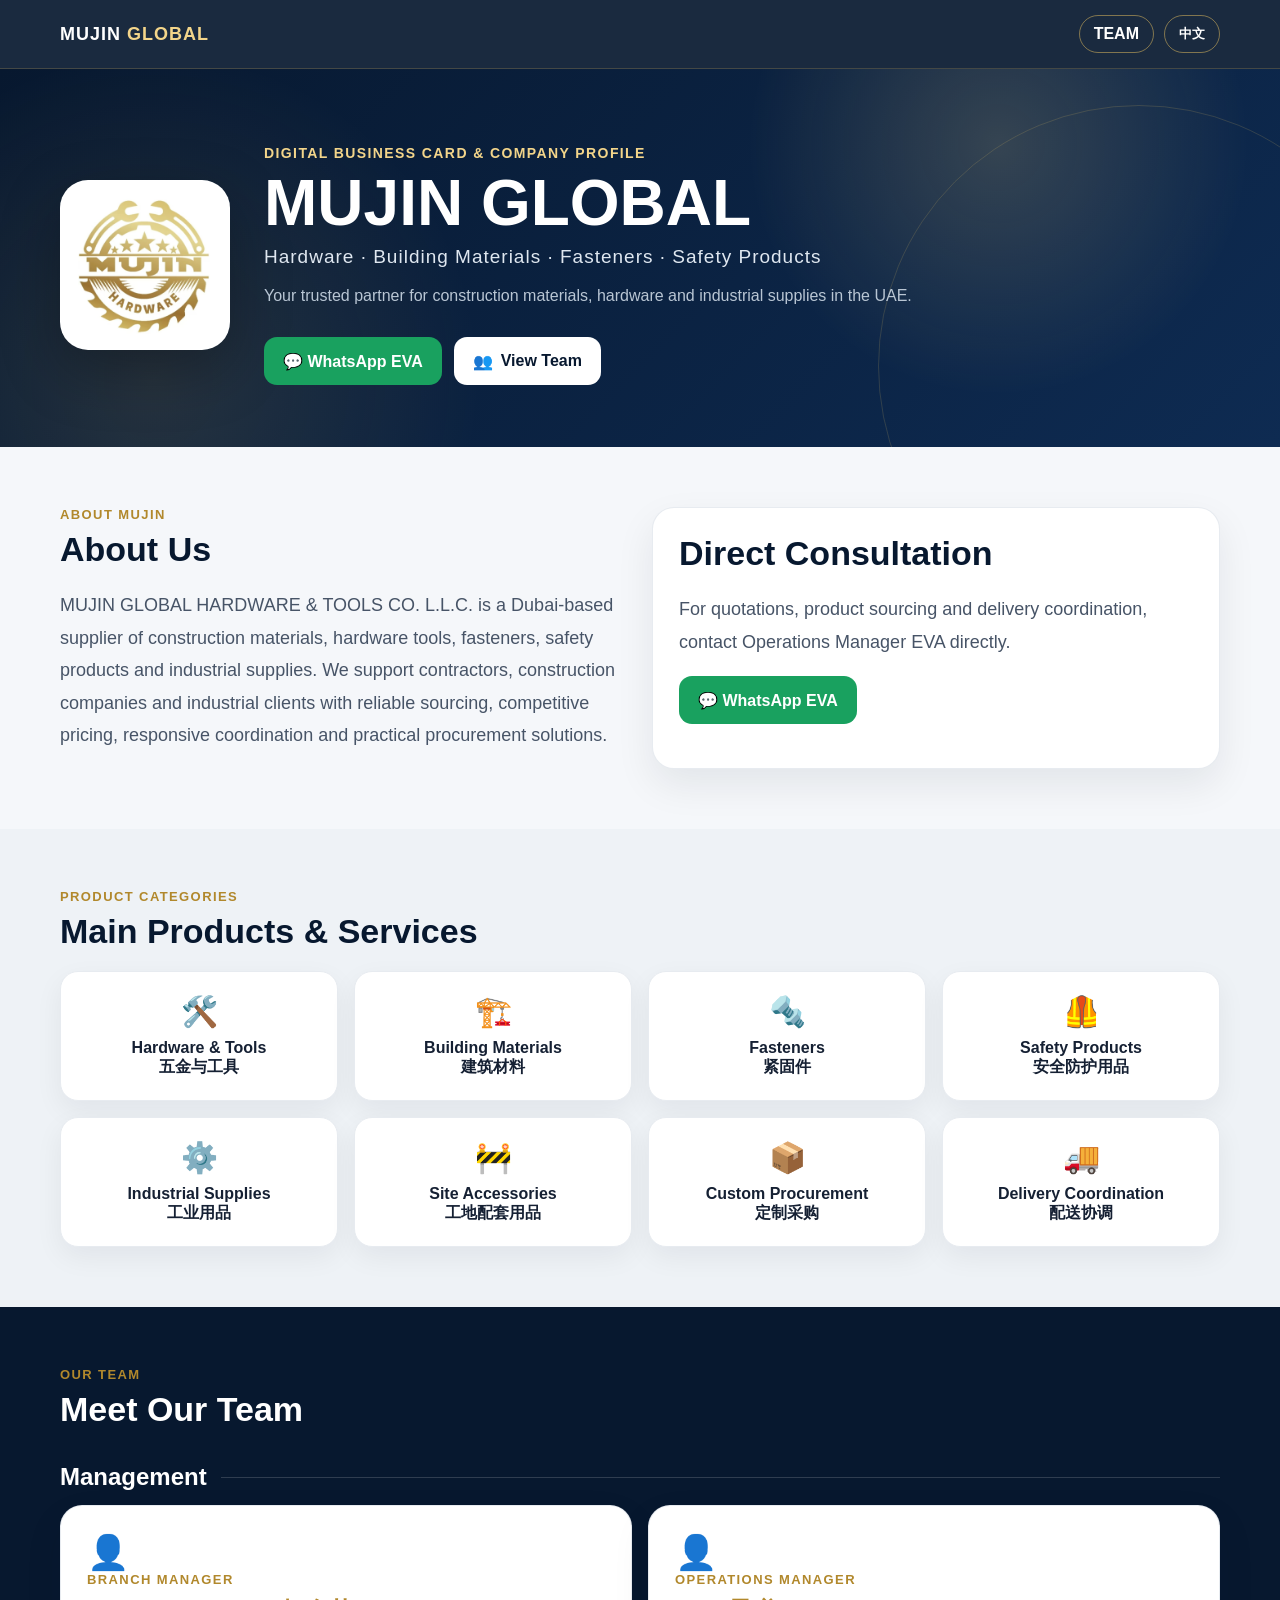
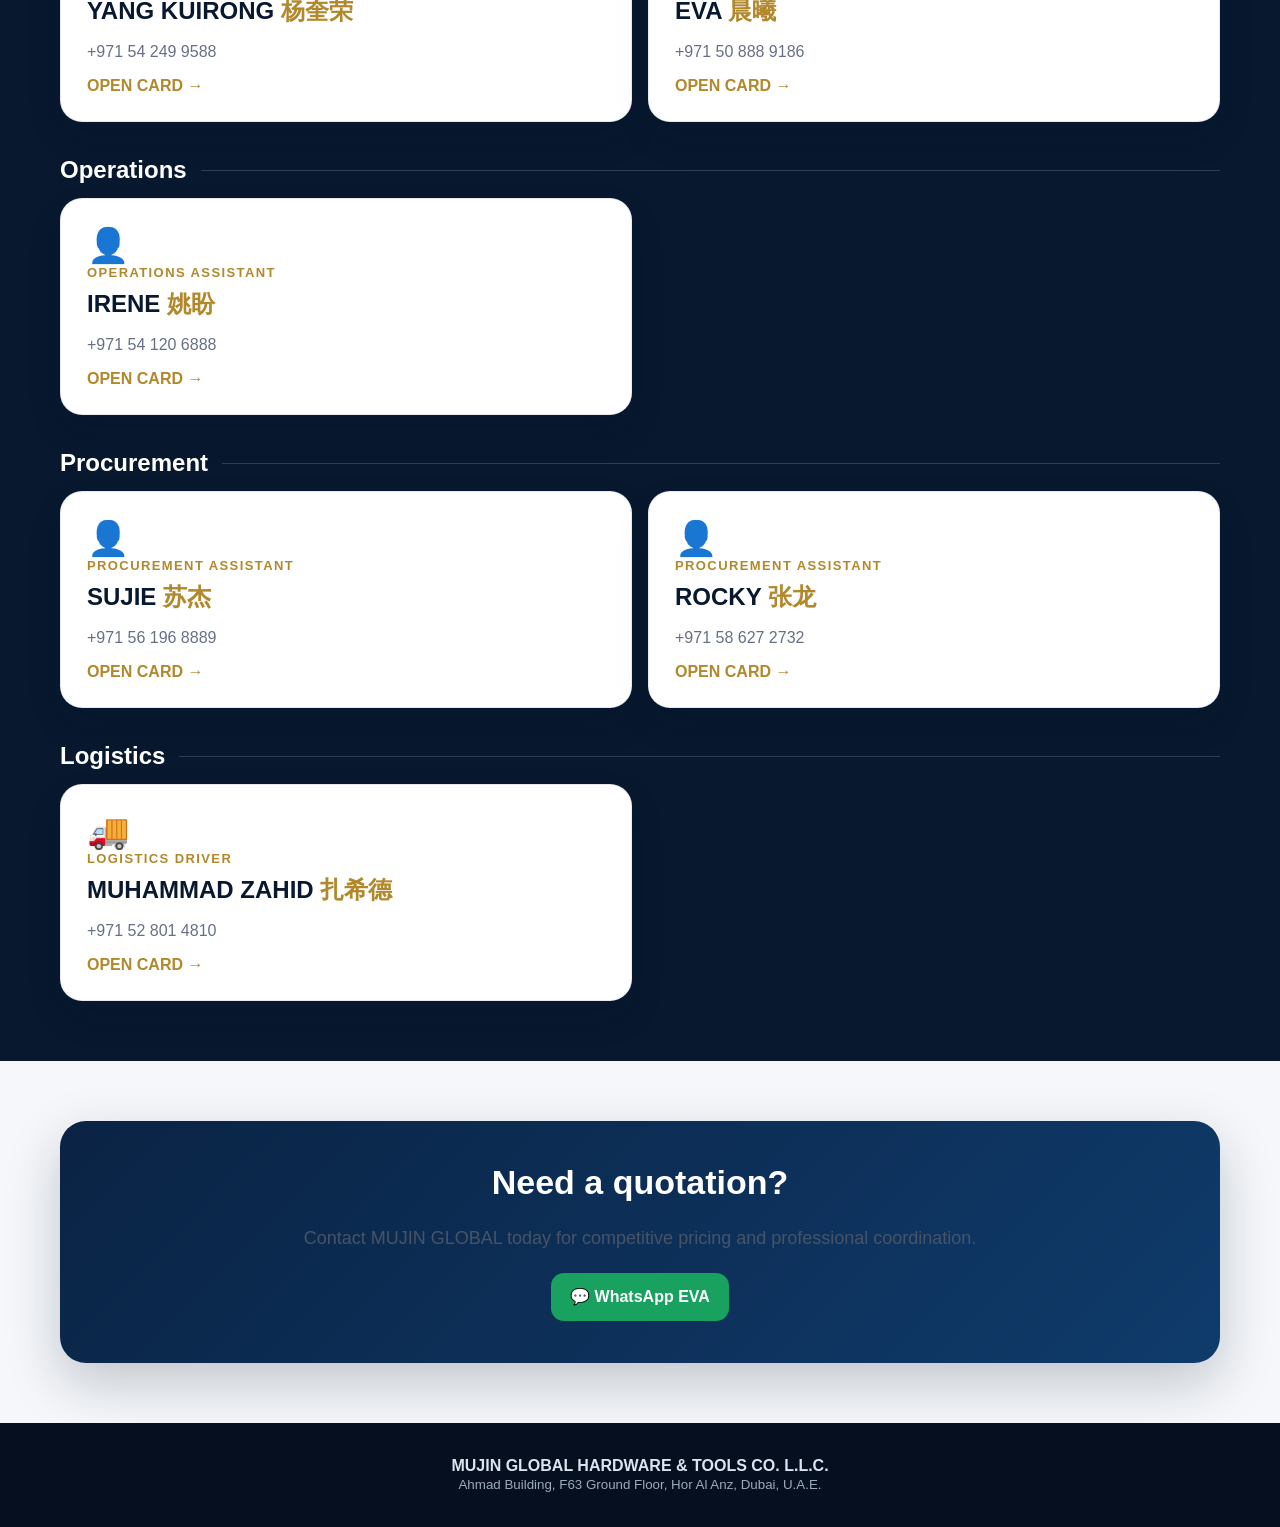
==== index.html @ eae4a521 "Add files via upload" ====
<!doctype html>
<html lang="en">
<head>
<meta charset="utf-8"><meta name="viewport" content="width=device-width,initial-scale=1">
<title>MUJIN GLOBAL | Digital Business Card</title>
<meta name="description" content="MUJIN GLOBAL Hardware & Tools digital business card and company profile.">
<link rel="stylesheet" href="style.css">
</head>
<body class="lang-en">
<header class="topbar">
  <div class="container nav">
    <div class="brand">MUJIN <span>GLOBAL</span></div>
    <div class="nav-actions"><a class="nav-link" href="#team">TEAM</a><button class="lang-btn" id="langBtn">中文</button></div>
  </div>
</header>

<section class="hero">
<div class="container hero-grid">
  <div class="logo-box"><img src="assets/company_mark.png" alt="MUJIN GLOBAL"></div>
  <div>
    <div class="kicker">DIGITAL BUSINESS CARD & COMPANY PROFILE</div>
    <h1>MUJIN GLOBAL</h1>
    <div class="role">Hardware · Building Materials · Fasteners · Safety Products</div>
    <div class="hero-note en">Your trusted partner for construction materials, hardware and industrial supplies in the UAE.</div>
    <div class="hero-note cn">您在阿联酋值得信赖的建筑材料、五金工具及工业物资供应伙伴。</div>
    <div class="actions">
      <a class="btn green" href="https://wa.me/971508889186" target="_blank">💬 WhatsApp EVA</a>
      <a class="btn white" href="#team">👥 <span class="en">View Team</span><span class="cn">查看团队</span></a>
    </div>
  </div>
</div>
</section>

<section class="section">
<div class="container grid-2">
  <div>
    <div class="eyebrow">ABOUT MUJIN</div>
    <h2 class="en">About Us</h2><h2 class="cn">公司介绍</h2>
    <p class="lead en">MUJIN GLOBAL HARDWARE & TOOLS CO. L.L.C. is a Dubai-based supplier of construction materials, hardware tools, fasteners, safety products and industrial supplies. We support contractors, construction companies and industrial clients with reliable sourcing, competitive pricing, responsive coordination and practical procurement solutions.</p>
    <p class="lead cn">MUJIN GLOBAL HARDWARE & TOOLS CO. L.L.C. 是一家位于迪拜的建筑材料、五金工具、紧固件、安全防护用品及工业物资供应商。我们为承包商、建筑公司及工业客户提供可靠寻源、有竞争力的价格、及时协调与高效采购解决方案。</p>
  </div>
  <div class="card">
    <h2 class="en">Direct Consultation</h2><h2 class="cn">在线咨询</h2>
    <p class="lead en">For quotations, product sourcing and delivery coordination, contact Operations Manager EVA directly.</p>
    <p class="lead cn">报价、产品寻源及配送协调，请直接联系运营经理 EVA。</p>
    <a class="btn green" href="https://wa.me/971508889186?text=Hello%20EVA,%20I%20would%20like%20to%20make%20an%20inquiry." target="_blank">💬 WhatsApp EVA</a>
  </div>
</div>
</section>

<section class="section alt">
<div class="container">
  <div class="eyebrow">PRODUCT CATEGORIES</div>
  <h2 class="en">Main Products & Services</h2><h2 class="cn">主营产品与服务</h2>
  <div class="products"><div class="product"><b>🛠️</b><span class="en">Hardware & Tools</span><span class="cn">五金与工具</span></div>
<div class="product"><b>🏗️</b><span class="en">Building Materials</span><span class="cn">建筑材料</span></div>
<div class="product"><b>🔩</b><span class="en">Fasteners</span><span class="cn">紧固件</span></div>
<div class="product"><b>🦺</b><span class="en">Safety Products</span><span class="cn">安全防护用品</span></div>
<div class="product"><b>⚙️</b><span class="en">Industrial Supplies</span><span class="cn">工业用品</span></div>
<div class="product"><b>🚧</b><span class="en">Site Accessories</span><span class="cn">工地配套用品</span></div>
<div class="product"><b>📦</b><span class="en">Custom Procurement</span><span class="cn">定制采购</span></div>
<div class="product"><b>🚚</b><span class="en">Delivery Coordination</span><span class="cn">配送协调</span></div></div>
</div>
</section>

<section class="section dark" id="team">
<div class="container">
  <div class="eyebrow">OUR TEAM</div>
  <h2 class="en">Meet Our Team</h2><h2 class="cn">认识我们的团队</h2>
  
    <div class="department-block">
      <div class="department-heading">
        <h3 class="en">Management</h3><h3 class="cn">管理层</h3>
      </div>
      <div class="department-grid"><a class="card staff-card" href="yang.html">
              <div class="staff-icon">👤</div>
              <div class="eyebrow">BRANCH MANAGER</div>
              <h3>YANG KUIRONG <span>杨奎荣</span></h3>
              <p>+971 54 249 9588</p>
              <strong class="open-card">OPEN CARD →</strong>
            </a><a class="card staff-card" href="eva.html">
              <div class="staff-icon">👤</div>
              <div class="eyebrow">OPERATIONS MANAGER</div>
              <h3>EVA <span>晨曦</span></h3>
              <p>+971 50 888 9186</p>
              <strong class="open-card">OPEN CARD →</strong>
            </a></div>
    </div>
    <div class="department-block">
      <div class="department-heading">
        <h3 class="en">Operations</h3><h3 class="cn">运营部</h3>
      </div>
      <div class="department-grid"><a class="card staff-card" href="irene.html">
              <div class="staff-icon">👤</div>
              <div class="eyebrow">OPERATIONS ASSISTANT</div>
              <h3>IRENE <span>姚盼</span></h3>
              <p>+971 54 120 6888</p>
              <strong class="open-card">OPEN CARD →</strong>
            </a></div>
    </div>
    <div class="department-block">
      <div class="department-heading">
        <h3 class="en">Procurement</h3><h3 class="cn">采购部</h3>
      </div>
      <div class="department-grid"><a class="card staff-card" href="sujie.html">
              <div class="staff-icon">👤</div>
              <div class="eyebrow">PROCUREMENT ASSISTANT</div>
              <h3>SUJIE <span>苏杰</span></h3>
              <p>+971 56 196 8889</p>
              <strong class="open-card">OPEN CARD →</strong>
            </a><a class="card staff-card" href="rocky.html">
              <div class="staff-icon">👤</div>
              <div class="eyebrow">PROCUREMENT ASSISTANT</div>
              <h3>ROCKY <span>张龙</span></h3>
              <p>+971 58 627 2732</p>
              <strong class="open-card">OPEN CARD →</strong>
            </a></div>
    </div>
    <div class="department-block">
      <div class="department-heading">
        <h3 class="en">Logistics</h3><h3 class="cn">物流部</h3>
      </div>
      <div class="department-grid"><a class="card staff-card" href="zahid.html">
              <div class="staff-icon">🚚</div>
              <div class="eyebrow">LOGISTICS DRIVER</div>
              <h3>MUHAMMAD ZAHID <span>扎希德</span></h3>
              <p>+971 52 801 4810</p>
              <strong class="open-card">OPEN CARD →</strong>
            </a></div>
    </div>
</div>
</section>

<section class="section">
<div class="container">
  <div class="cta">
    <h2 class="en">Need a quotation?</h2><h2 class="cn">需要报价或采购咨询？</h2>
    <p class="lead en">Contact MUJIN GLOBAL today for competitive pricing and professional coordination.</p>
    <p class="lead cn">立即联系 MUJIN GLOBAL，获取有竞争力的报价与专业协调服务。</p>
    <a class="btn green" href="https://wa.me/971508889186?text=Hello%20MUJIN%20GLOBAL,%20I%20would%20like%20to%20request%20a%20quotation." target="_blank">💬 WhatsApp EVA</a>
  </div>
</div>
</section>

<footer class="footer">
<div class="container">
<strong>MUJIN GLOBAL HARDWARE & TOOLS CO. L.L.C.</strong><br>
<small>Ahmad Building, F63 Ground Floor, Hor Al Anz, Dubai, U.A.E.</small>
</div>
</footer>
<script src="app.js"></script>
</body></html>
---- style.css ----
:root{
  --navy:#07182f;
  --navy2:#0e2b52;
  --gold:#d8b45d;
  --gold2:#f3d58a;
  --cream:#f7f3e8;
  --white:#ffffff;
  --text:#152033;
  --muted:#667085;
  --green:#19a15f;
  --line:#e7ebf0;
}
*{box-sizing:border-box}
html{scroll-behavior:smooth}
body{
  margin:0;
  font-family:Inter,Arial,"Microsoft YaHei",sans-serif;
  color:var(--text);
  background:#f5f7fa;
}
a{text-decoration:none;color:inherit}
img{max-width:100%}
.container{width:min(1160px,92%);margin:auto}
.topbar{
  position:sticky;top:0;z-index:20;
  backdrop-filter:blur(16px);
  background:rgba(7,24,47,.92);
  border-bottom:1px solid rgba(216,180,93,.22);
}
.nav{min-height:68px;display:flex;align-items:center;justify-content:space-between;gap:18px}
.brand{font-weight:900;letter-spacing:1px;color:#fff;font-size:18px}
.brand span{color:var(--gold2)}
.nav-actions{display:flex;gap:10px;align-items:center}
.lang-btn,.nav-link{
  border:1px solid rgba(216,180,93,.55);
  color:#fff;background:transparent;padding:9px 14px;border-radius:999px;
  font-weight:800;cursor:pointer
}
.hero{
  position:relative;overflow:hidden;color:#fff;padding:76px 0 62px;
  background:
    radial-gradient(circle at 78% 20%,rgba(243,213,138,.18),transparent 24%),
    radial-gradient(circle at 12% 82%,rgba(216,180,93,.14),transparent 28%),
    linear-gradient(135deg,var(--navy) 0%,var(--navy2) 100%);
}
.hero:after{
  content:"";position:absolute;inset:auto -120px -180px auto;width:520px;height:520px;
  border:1px solid rgba(216,180,93,.18);border-radius:50%
}
.hero-grid{display:grid;grid-template-columns:170px 1fr;gap:34px;align-items:center;position:relative;z-index:1}
.logo-box{
  width:170px;height:170px;background:#fff;border-radius:28px;padding:16px;
  display:flex;align-items:center;justify-content:center;
  box-shadow:0 20px 60px rgba(0,0,0,.28)
}
.logo-box img{width:100%;height:100%;object-fit:contain}
.kicker{color:var(--gold2);font-weight:900;letter-spacing:1.4px;font-size:14px}
h1{font-size:clamp(38px,5vw,68px);line-height:1.02;margin:10px 0}
.role{font-size:19px;letter-spacing:1px;color:#dfe7f0}
.hero-note{margin-top:14px;color:#b9c6d4;max-width:760px;line-height:1.7}
.actions{display:flex;flex-wrap:wrap;gap:12px;margin-top:28px}
.btn{
  display:inline-flex;align-items:center;justify-content:center;gap:8px;
  min-height:48px;padding:13px 18px;border-radius:13px;font-weight:900;
  border:1px solid transparent;transition:.2s ease
}
.btn:hover{transform:translateY(-2px)}
.btn.gold{background:linear-gradient(135deg,var(--gold2),var(--gold));color:#10203a}
.btn.white{background:#fff;color:var(--navy)}
.btn.green{background:var(--green);color:#fff}
.btn.outline{border-color:rgba(255,255,255,.35);color:#fff}
.section{padding:60px 0}
.section.alt{background:#eef2f6}
.section.dark{background:var(--navy);color:#fff}
.section h2{font-size:34px;margin:0 0 20px;color:var(--navy)}
.section.dark h2{color:#fff}
.lead{font-size:18px;line-height:1.8;color:#475467}
.section.dark .lead{color:#cdd7e3}
.eyebrow{font-size:13px;letter-spacing:1.4px;font-weight:900;color:#b1882c;margin-bottom:8px}
.card{
  background:#fff;border-radius:22px;padding:26px;
  box-shadow:0 16px 38px rgba(16,24,40,.08);
  border:1px solid rgba(229,233,239,.9)
}
.grid-2{display:grid;grid-template-columns:1fr 1fr;gap:24px}
.grid-3{display:grid;grid-template-columns:repeat(3,1fr);gap:18px}
.products{display:grid;grid-template-columns:repeat(4,1fr);gap:16px}
.product{
  background:#fff;border-radius:18px;padding:22px;text-align:center;font-weight:900;
  border:1px solid var(--line);box-shadow:0 10px 28px rgba(16,24,40,.06)
}
.product b{display:block;font-size:30px;margin-bottom:10px}
.product span{display:block}
.contact-list{display:grid;gap:12px}
.contact-item{padding:15px;border-radius:14px;background:#f6f8fb;border:1px solid #edf0f4}
.qr-grid{display:grid;grid-template-columns:repeat(2,1fr);gap:20px}
.qr-card{text-align:center}
.qr-card img{width:min(280px,100%);aspect-ratio:1;object-fit:contain;background:#fff;border-radius:20px;padding:12px}
.qr-card h3{margin:12px 0 6px}
.feature{
  background:#fff;border:1px solid var(--line);border-radius:18px;padding:22px;
  box-shadow:0 10px 28px rgba(16,24,40,.05)
}
.feature b{font-size:26px;display:block;margin-bottom:10px}
.feature strong{display:block;color:var(--navy);margin-bottom:6px}
.cta{
  text-align:center;padding:42px;border-radius:26px;color:#fff;
  background:linear-gradient(135deg,#0a2344,#0f3b6b);
  box-shadow:0 20px 54px rgba(7,24,47,.22)
}
.cta h2{color:#fff}
.team{display:grid;grid-template-columns:repeat(5,1fr);gap:12px}
.team a{background:#fff;padding:16px;border-radius:15px;text-align:center;border:1px solid var(--line)}
.team strong{display:block;color:var(--navy);margin-bottom:5px}
.footer{background:#050f1f;color:#dbe5f0;padding:34px 0;text-align:center}
.footer small{color:#9cabbb}
.cn,.en{display:none}
body.lang-en .en{display:inline}
body.lang-zh .cn{display:inline}
body.lang-en div.en,body.lang-zh div.cn,
body.lang-en p.en,body.lang-zh p.cn,
body.lang-en h2.en,body.lang-zh h2.cn,
body.lang-en h3.en,body.lang-zh h3.cn{display:block}
@media(max-width:900px){
  .products{grid-template-columns:repeat(2,1fr)}
  .team{grid-template-columns:repeat(2,1fr)}
  .grid-3{grid-template-columns:1fr}
}
@media(max-width:680px){
  .hero{padding-top:52px}
  .hero-grid{grid-template-columns:1fr;text-align:center}
  .logo-box{margin:auto;width:145px;height:145px}
  .actions{justify-content:center}
  .grid-2,.qr-grid{grid-template-columns:1fr}
  .products{grid-template-columns:1fr 1fr}
  .nav-link{display:none}
  h1{font-size:44px}
  .section{padding:46px 0}
}

.department-block{margin-top:34px}
.department-heading{display:flex;align-items:center;gap:14px;margin-bottom:14px}
.department-heading h3{font-size:24px;margin:0;color:#fff}
.department-heading:after{content:"";height:1px;flex:1;background:rgba(255,255,255,.16)}
.department-grid{display:grid;grid-template-columns:repeat(2,1fr);gap:16px}
.staff-card{display:block;position:relative;overflow:hidden}
.staff-card h3{font-size:24px;margin:8px 0;color:var(--navy)}
.staff-card h3 span{color:#b1882c}
.staff-card p{color:var(--muted)}
.staff-icon{font-size:34px}
.open-card{color:#b1882c}
.team a small{display:block;color:#667085;margin-top:4px;font-size:11px}
@media(max-width:680px){
  .department-grid{grid-template-columns:1fr}
}
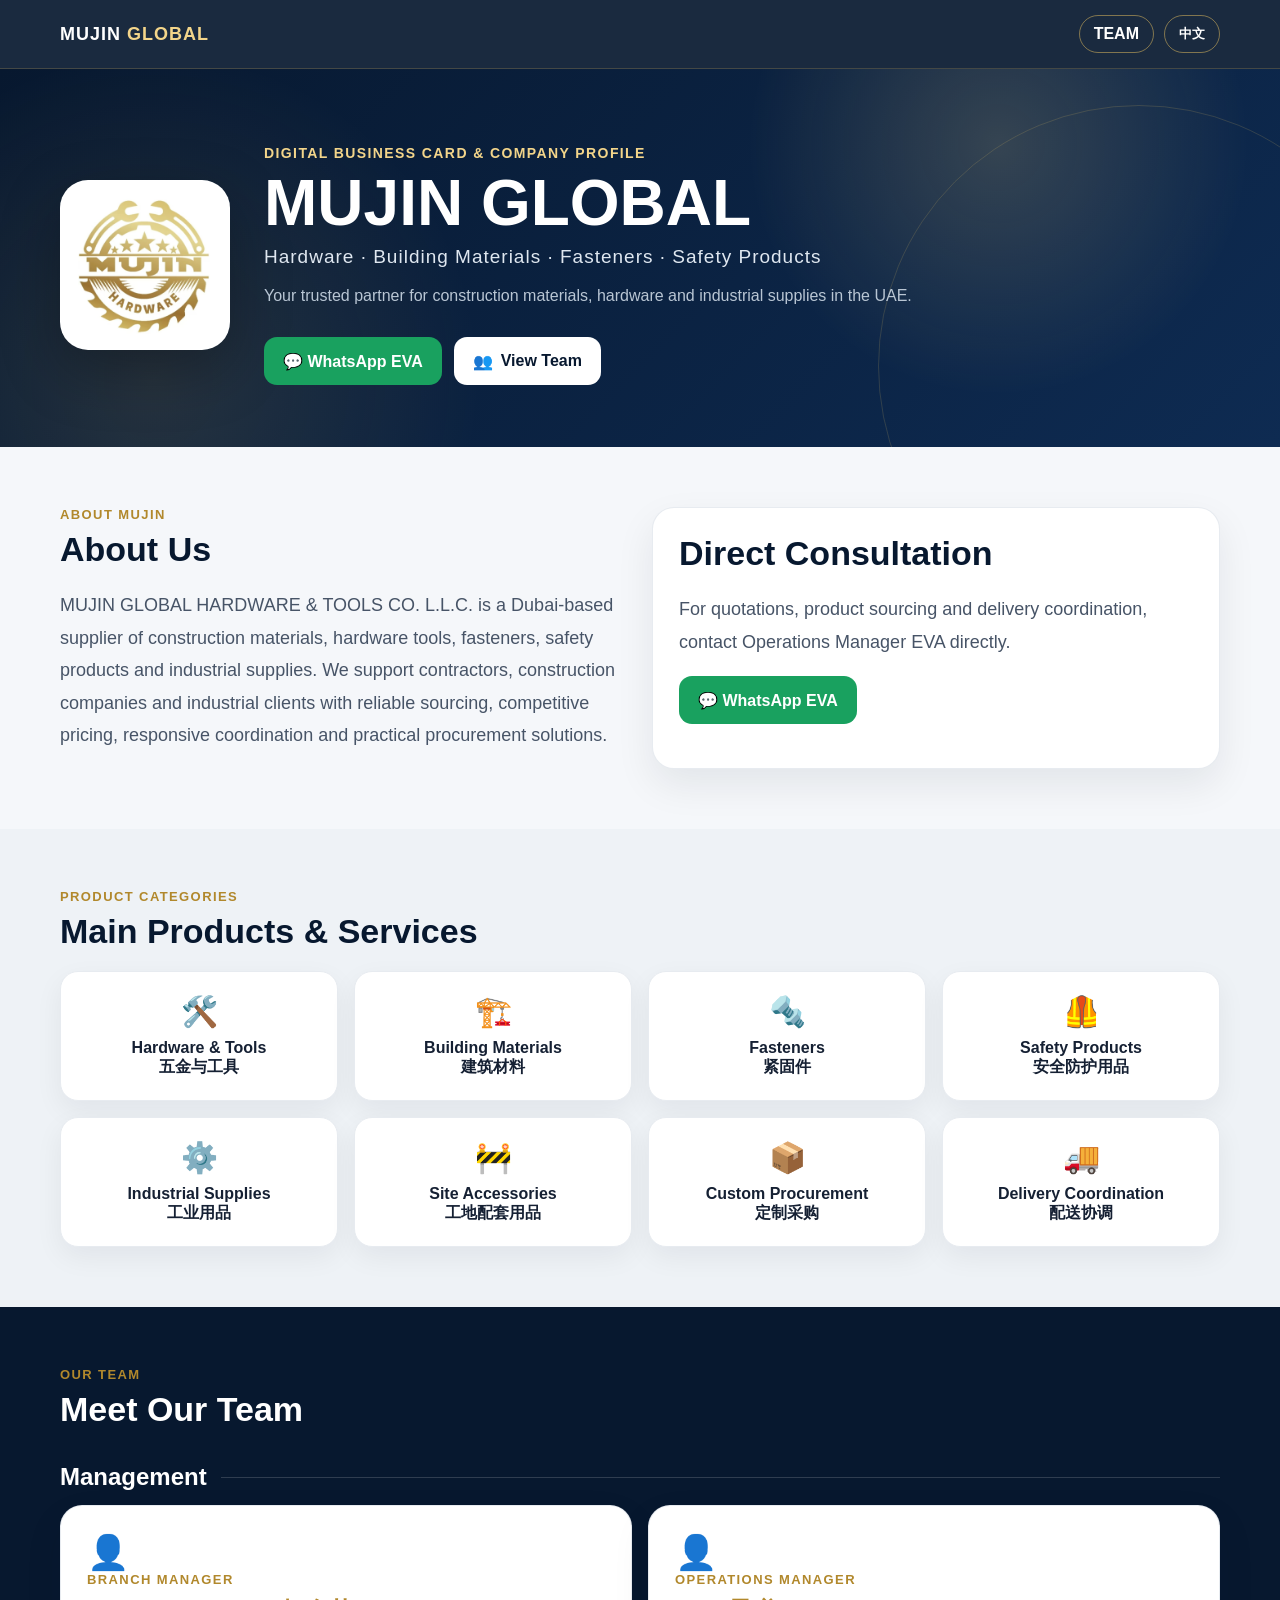
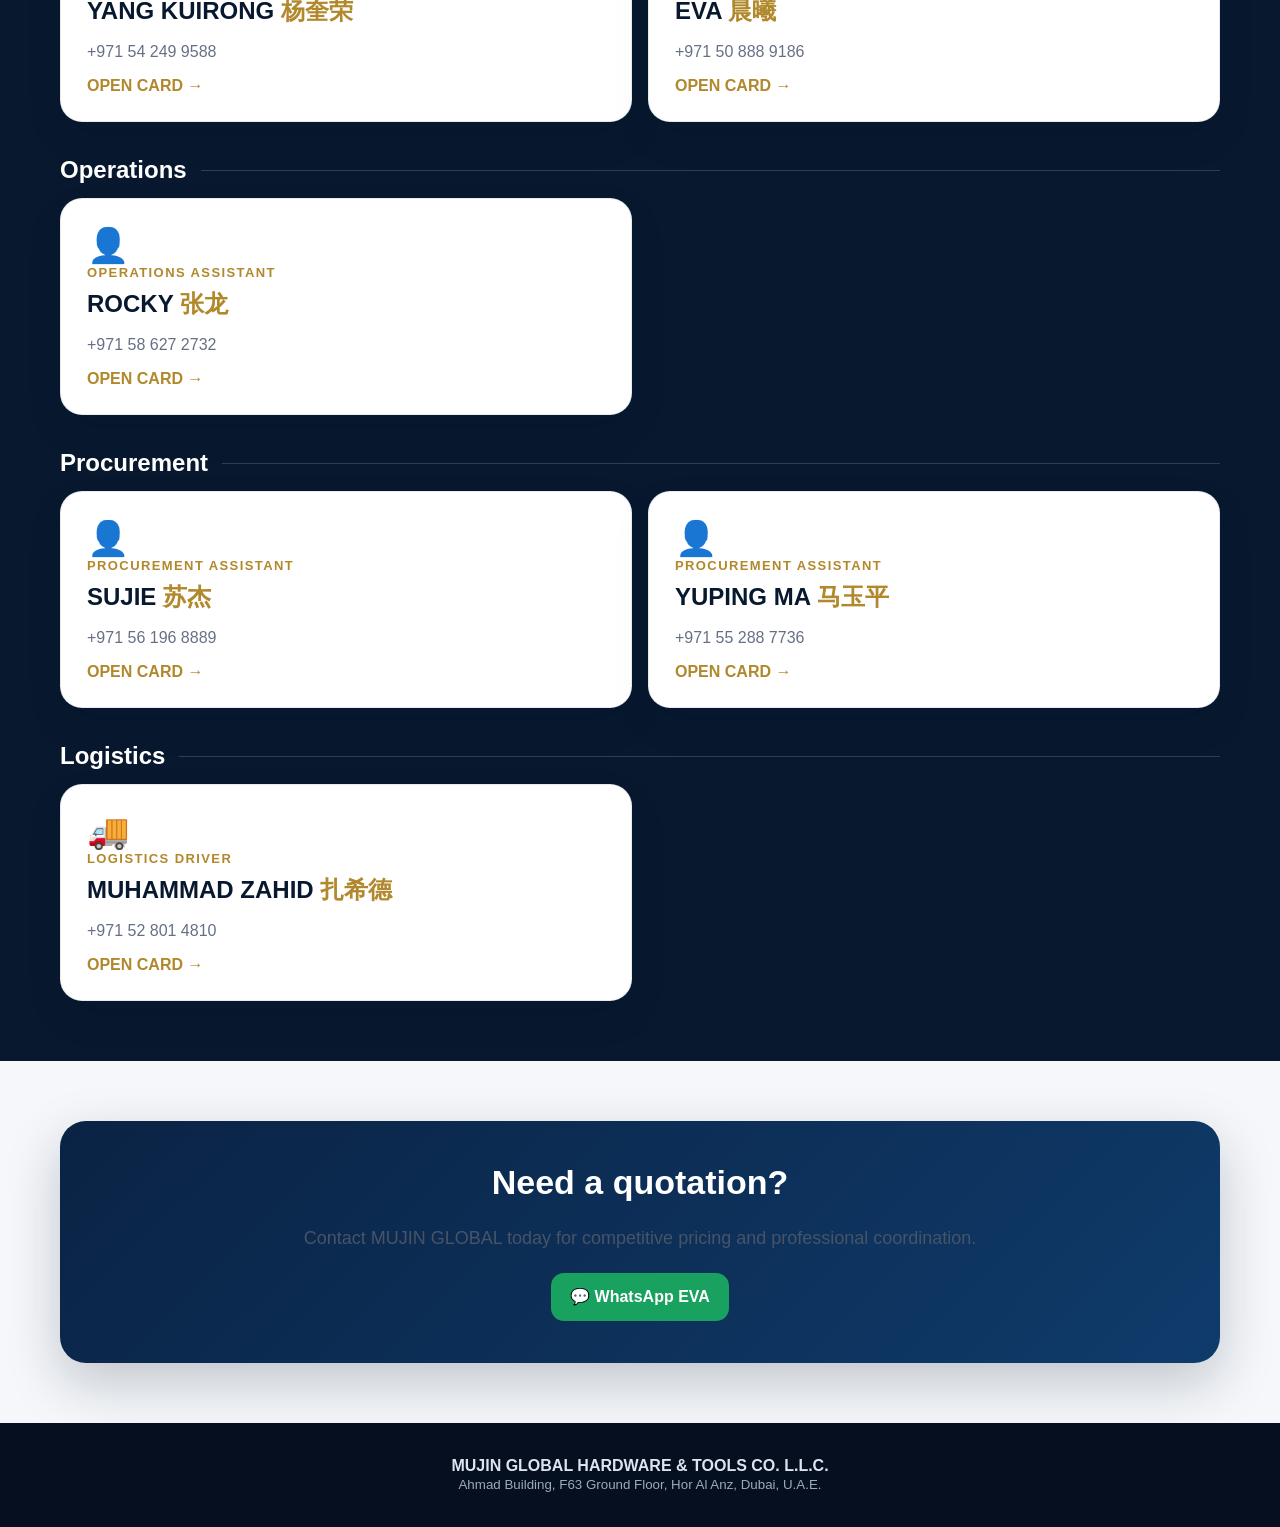
==== commit 56e17371: "Update index.html" ====
--- a/index.html
+++ b/index.html
@@ -86,37 +86,43 @@
               <strong class="open-card">OPEN CARD →</strong>
             </a></div>
     </div>
-    <div class="department-block">
-      <div class="department-heading">
-        <h3 class="en">Operations</h3><h3 class="cn">运营部</h3>
-      </div>
-      <div class="department-grid"><a class="card staff-card" href="irene.html">
-              <div class="staff-icon">👤</div>
-              <div class="eyebrow">OPERATIONS ASSISTANT</div>
-              <h3>IRENE <span>姚盼</span></h3>
-              <p>+971 54 120 6888</p>
-              <strong class="open-card">OPEN CARD →</strong>
-            </a></div>
-    </div>
-    <div class="department-block">
-      <div class="department-heading">
-        <h3 class="en">Procurement</h3><h3 class="cn">采购部</h3>
-      </div>
-      <div class="department-grid"><a class="card staff-card" href="sujie.html">
-              <div class="staff-icon">👤</div>
-              <div class="eyebrow">PROCUREMENT ASSISTANT</div>
-              <h3>SUJIE <span>苏杰</span></h3>
-              <p>+971 56 196 8889</p>
-              <strong class="open-card">OPEN CARD →</strong>
-            </a><a class="card staff-card" href="rocky.html">
-              <div class="staff-icon">👤</div>
-              <div class="eyebrow">PROCUREMENT ASSISTANT</div>
-              <h3>ROCKY <span>张龙</span></h3>
-              <p>+971 58 627 2732</p>
-              <strong class="open-card">OPEN CARD →</strong>
-            </a></div>
-    </div>
-    <div class="department-block">
+  <div class="department-block">
+  <div class="department-heading">
+    <h3 class="en">Operations</h3><h3 class="cn">运营部</h3>
+  </div>
+  <div class="department-grid">
+    <a class="card staff-card" href="rocky.html">
+      <div class="staff-icon">👤</div>
+      <div class="eyebrow">OPERATIONS ASSISTANT</div>
+      <h3>ROCKY <span>张龙</span></h3>
+      <p>+971 58 627 2732</p>
+      <strong class="open-card">OPEN CARD →</strong>
+    </a>
+  </div>
+</div>
+
+<div class="department-block">
+  <div class="department-heading">
+    <h3 class="en">Procurement</h3><h3 class="cn">采购部</h3>
+  </div>
+  <div class="department-grid">
+    <a class="card staff-card" href="sujie.html">
+      <div class="staff-icon">👤</div>
+      <div class="eyebrow">PROCUREMENT ASSISTANT</div>
+      <h3>SUJIE <span>苏杰</span></h3>
+      <p>+971 56 196 8889</p>
+      <strong class="open-card">OPEN CARD →</strong>
+    </a>
+
+    <a class="card staff-card" href="yuping.html">
+      <div class="staff-icon">👤</div>
+      <div class="eyebrow">PROCUREMENT ASSISTANT</div>
+      <h3>YUPING MA <span>马玉平</span></h3>
+      <p>+971 55 288 7736</p>
+      <strong class="open-card">OPEN CARD →</strong>
+    </a>
+  </div>
+ <div class="department-block">
       <div class="department-heading">
         <h3 class="en">Logistics</h3><h3 class="cn">物流部</h3>
       </div>
